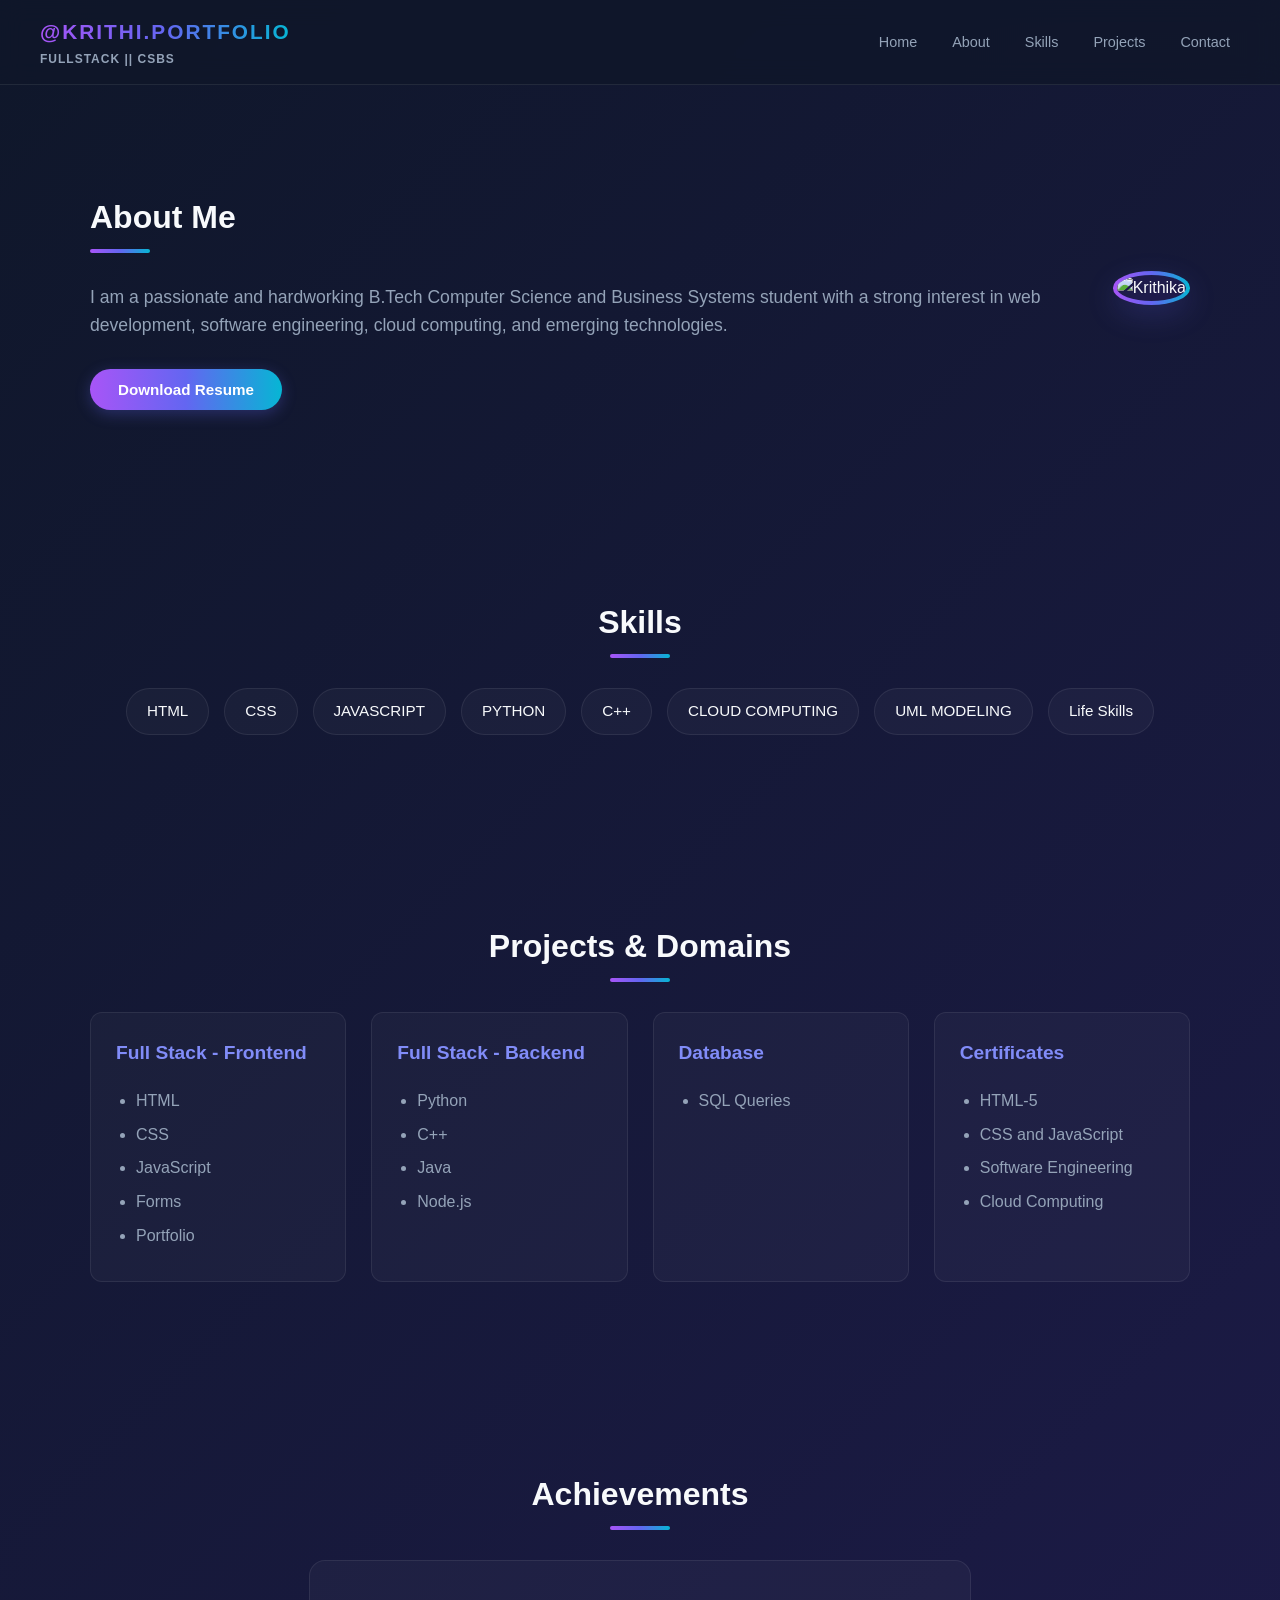
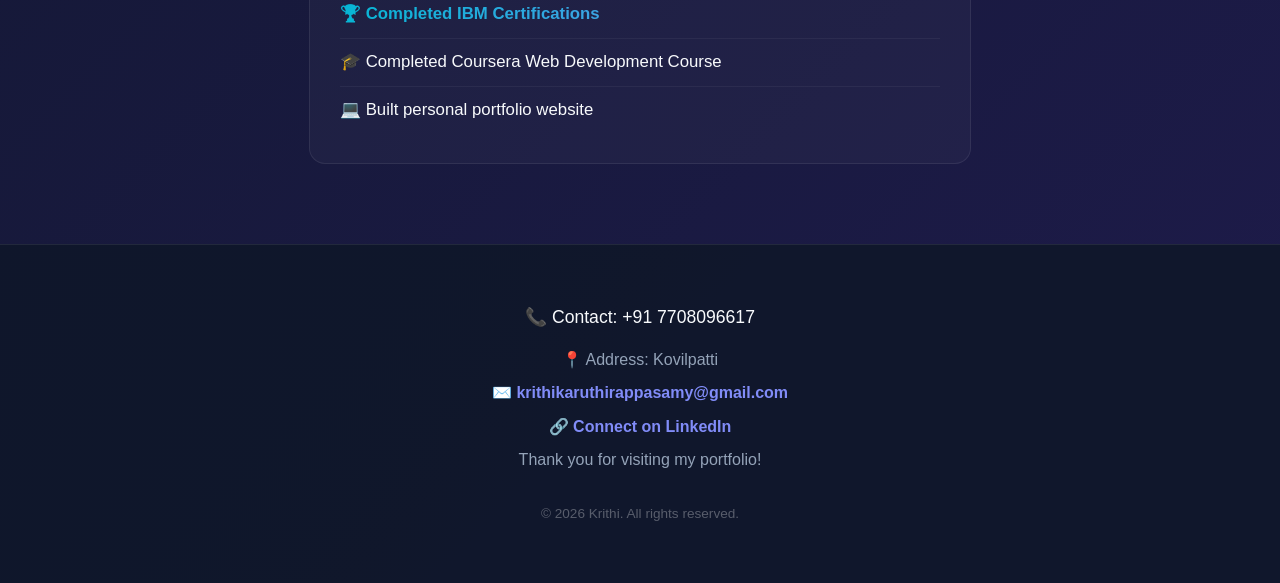
==== index.html @ 862052fd "Rename portfolio.html to index.html" ====
<!DOCTYPE html>
<html lang="en">
<head>
<meta charset="UTF-8">
<meta name="viewport" content="width=device-width, initial-scale=1.0">
<title>Krithi | Portfolio</title>
<style>
/* --- Design Tokens & Variables --- */
:root {
    --bg-gradient: linear-gradient(135deg, #0f172a 0%, #1e1b4b 100%);
    --card-bg: rgba(255, 255, 255, 0.03);
    --card-border: rgba(255, 255, 255, 0.08);
    --primary-glow: #818cf8;
    --accent-radiant: linear-gradient(90deg, #a855f7, #6366f1, #06b6d4);
    --text-main: #f8fafc;
    --text-muted: #94a3b8;
}

/* --- Global Resets --- */
html {
    scroll-behavior: smooth;
}
body {
    font-family: 'Segoe UI', Roboto, Helvetica, Arial, sans-serif;
    margin: 0;
    padding: 0;
    background: var(--bg-gradient);
    color: var(--text-main);
    min-height: 100vh;
    line-height: 1.6;
}

/* --- Navigation Header --- */
header {
    position: sticky;
    top: 0;
    z-index: 1000;
    background: rgba(15, 23, 42, 0.8);
    backdrop-filter: blur(12px);
    border-bottom: 1px solid var(--card-border);
}
.head {
    max-width: 1200px;
    margin: 0 auto;
    padding: 15px 20px;
    display: flex;
    flex-direction: column;
    align-items: center;
    gap: 10px;
}
@media (min-width: 768px) {
    .head {
        flex-direction: row;
        justify-content: space-between;
    }
}
.brand h2 {
    margin: 0;
    font-size: 1.3rem;
    letter-spacing: 2px;
    background: var(--accent-radiant);
    -webkit-background-clip: text;
    -webkit-text-fill-color: transparent;
}
.brand h3 {
    margin: 2px 0 0 0;
    font-size: 0.75rem;
    color: var(--text-muted);
    letter-spacing: 1px;
}
nav {
    display: flex;
    gap: 15px;
}
nav a {
    text-decoration: none;
    color: var(--text-muted);
    font-size: 0.9rem;
    font-weight: 500;
    transition: color 0.3s ease;
    padding: 5px 10px;
    border-radius: 6px;
}
nav a:hover {
    color: var(--text-main);
    background: rgba(255, 255, 255, 0.05);
}

/* --- Section Layouts --- */
section {
    max-width: 1100px;
    margin: 0 auto;
    padding: 80px 20px;
}
section h2 {
    font-size: 2rem;
    margin-bottom: 40px;
    text-align: center;
    position: relative;
}
section h2::after {
    content: '';
    position: absolute;
    bottom: -10px;
    left: 50%;
    transform: translateX(-50%);
    width: 60px;
    height: 4px;
    background: var(--accent-radiant);
    border-radius: 2px;
}

/* --- About Section --- */
.container {
    display: flex;
    flex-direction: column-reverse;
    align-items: center;
    gap: 40px;
}
@media (min-width: 768px) {
    .container {
        flex-direction: row;
        justify-content: space-between;
    }
}
.box {
    flex: 1;
}
.box h2 {
    text-align: left;
}
.box h2::after {
    left: 0;
    transform: none;
}
.box p {
    color: var(--text-muted);
    font-size: 1.1rem;
    margin-bottom: 30px;
}
.about-image img {
    border-radius: 50%;
    border: 4px solid transparent;
    background: linear-gradient(#1e1b4b, #1e1b4b) padding-box, var(--accent-radiant) border-box;
    box-shadow: 0 10px 30px rgba(99, 102, 241, 0.2);
}

/* --- Buttons --- */
button {
    font-size: 0.95rem;
    font-weight: 600;
    background: var(--accent-radiant);
    color: white;
    padding: 12px 28px;
    border: none;
    border-radius: 50px;
    cursor: pointer;
    transition: transform 0.2s ease, box-shadow 0.2s ease;
    box-shadow: 0 4px 15px rgba(99, 102, 241, 0.3);
}
button:hover {
    transform: translateY(-2px);
    box-shadow: 0 6px 20px rgba(6, 182, 212, 0.4);
}

/* --- Skills Section --- */
.skills {
    display: flex;
    justify-content: center;
    align-items: center;
    gap: 15px;
    flex-wrap: wrap;
}
.skills a {
    text-decoration: none;
}
.skills span {
    font-size: 0.95rem;
    font-weight: 500;
    display: block;
    background: var(--card-bg);
    color: var(--text-main);
    padding: 10px 20px;
    border-radius: 50px;
    border: 1px solid var(--card-border);
    transition: all 0.3s ease;
}
.skills span:hover {
    background: rgba(255, 255, 255, 0.1);
    border-color: var(--primary-glow);
    transform: scale(1.05);
}

/* --- Projects Section (Grid UI Replacement) --- */
.project-grid {
    display: grid;
    grid-template-columns: repeat(auto-fit, minmax(220px, 1fr));
    gap: 25px;
}
.project-card {
    background: var(--card-bg);
    border: 1px solid var(--card-border);
    border-radius: 12px;
    padding: 25px;
    transition: transform 0.3s ease, border-color 0.3s ease;
}
.project-card:hover {
    transform: translateY(-5px);
    border-color: rgba(6, 182, 212, 0.5);
    background: rgba(255, 255, 255, 0.05);
}
.project-card h3 {
    margin-top: 0;
    font-size: 1.2rem;
    color: var(--primary-glow);
}
.project-card ul {
    padding-left: 20px;
    margin: 0;
    color: var(--text-muted);
}
.project-card li {
    margin-bottom: 8px;
}

/* --- Achievements Section --- */
.ach {
    background: var(--card-bg);
    border: 1px solid var(--card-border);
    border-radius: 16px;
    padding: 30px;
    max-width: 600px;
    margin: 0 auto;
}
.ach p {
    font-size: 1.05rem;
    padding: 10px 0;
    border-bottom: 1px solid rgba(255, 255, 255, 0.05);
    margin: 0;
}
.ach p:last-child {
    border-bottom: none;
}
.ach-highlight {
    background: linear-gradient(90deg, #06b6d4, #818cf8);
    -webkit-background-clip: text;
    -webkit-text-fill-color: transparent;
    font-weight: 600;
}

/* --- Footer & Contact --- */
footer {
    background: rgba(15, 23, 42, 0.9);
    border-top: 1px solid var(--card-border);
    padding: 50px 20px;
    text-align: center;
}
.footer-content {
    max-width: 600px;
    margin: 0 auto;
}
footer p {
    color: var(--text-muted);
    margin: 8px 0;
}
.contact-info {
    font-size: 1.1rem;
    font-weight: 500;
    color: var(--text-main);
    margin-bottom: 15px !important;
}
footer a {
    color: var(--primary-glow);
    text-decoration: none;
    font-weight: 600;
    transition: opacity 0.2s;
}
footer a:hover {
    text-decoration: underline;
}
.copyright {
    font-size: 0.85rem;
    color: rgba(255, 255, 255, 0.3) !important;
    margin-top: 30px !important;
}
</style>
</head>
<body>

<header id="home">
    <div class="head">
        <div class="brand">
            <h2>@KRITHI.PORTFOLIO</h2>
            <h3>FULLSTACK || CSBS</h3>
        </div>
        <nav>
            <a href="#home">Home</a>
            <a href="#about">About</a>
            <a href="#skills">Skills</a>
            <a href="#projects">Projects</a>
            <a href="#contact">Contact</a>
        </nav>
    </div>
</header>

<section id="about">
    <div class="container">
        <div class="box">
            <h2>About Me</h2>
            <p>I am a passionate and hardworking B.Tech Computer Science and Business Systems student with a strong interest in web development, software engineering, cloud computing, and emerging technologies.</p>
            <a href="KRITHIKA R - RESUME .docx.pdf" download>
                <button>Download Resume</button>
            </a>
        </div>
        <div class="about-image">
            <img src="me.jpeg" alt="Krithika" width="150" height="150">
        </div>
    </div>
</section>

<section id="skills">
    <h2>Skills</h2>
    <div class="skills">
        <a href="html coursera.pdf" target="_blank"><span>HTML</span></a>
        <a href="html coursera.pdf" target="_blank"><span>CSS</span></a>
        <a href="html coursera.pdf" target="_blank"><span>JAVASCRIPT</span></a>
        <a href="python.png" target="_blank"><span>PYTHON</span></a>
        <a href="Screenshot 2026-06-19 203749.png" target="_blank"><span>C++</span></a>
        <a href="IBM  - cloud computing.pdf" target="_blank"><span>CLOUD COMPUTING</span></a>
        <a href="IBM - coursera.pdf" target="_blank"><span>UML MODELING</span></a>
        <a href="Wadhwani Foundation Certificate - 6908e73ad4ed7c22567385dd.pdf" target="_blank"><span>Life Skills</span></a>
    </div>
</section>

<section id="projects">
    <h2>Projects & Domains</h2>
    <div class="project-grid">
        <div class="project-card">
            <h3>Full Stack - Frontend</h3>
            <ul>
                <li>HTML</li>
                <li>CSS</li>
                <li>JavaScript</li>
                <li>Forms</li>
                <li>Portfolio</li>
            </ul>
        </div>
        <div class="project-card">
            <h3>Full Stack - Backend</h3>
            <ul>
                <li>Python</li>
                <li>C++</li>
                <li>Java</li>
                <li>Node.js</li>
            </ul>
        </div>
        <div class="project-card">
            <h3>Database</h3>
            <ul>
                <li>SQL Queries</li>
            </ul>
        </div>
        <div class="project-card">
            <h3>Certificates</h3>
            <ul>
                <li>HTML-5</li>
                <li>CSS and JavaScript</li>
                <li>Software Engineering</li>
                <li>Cloud Computing</li>
            </ul>
        </div>
    </div>
</section>

<section class="achive">
    <h2>Achievements</h2>
    <div class="ach">
        <p class="ach-highlight">🏆 Completed IBM Certifications</p>
        <p>🎓 Completed Coursera Web Development Course</p>
        <p>💻 Built personal portfolio website</p>
    </div>
</section>

<footer>
    <div class="footer-content" id="contact">
        <p class="contact-info">📞 Contact: +91 7708096617</p>
        <p>📍 Address: Kovilpatti</p>
        <p>✉️ <a href="mailto:krithikaruthirappasamy@gmail.com">krithikaruthirappasamy@gmail.com</a></p>
        <p>
            🔗 <a href="https://www.linkedin.com" target="_blank">Connect on LinkedIn</a>
        </p>
        <p>Thank you for visiting my portfolio!</p>
        <p class="copyright">&copy; 2026 Krithi. All rights reserved.</p>
    </div>
</footer>

</body>
</html>
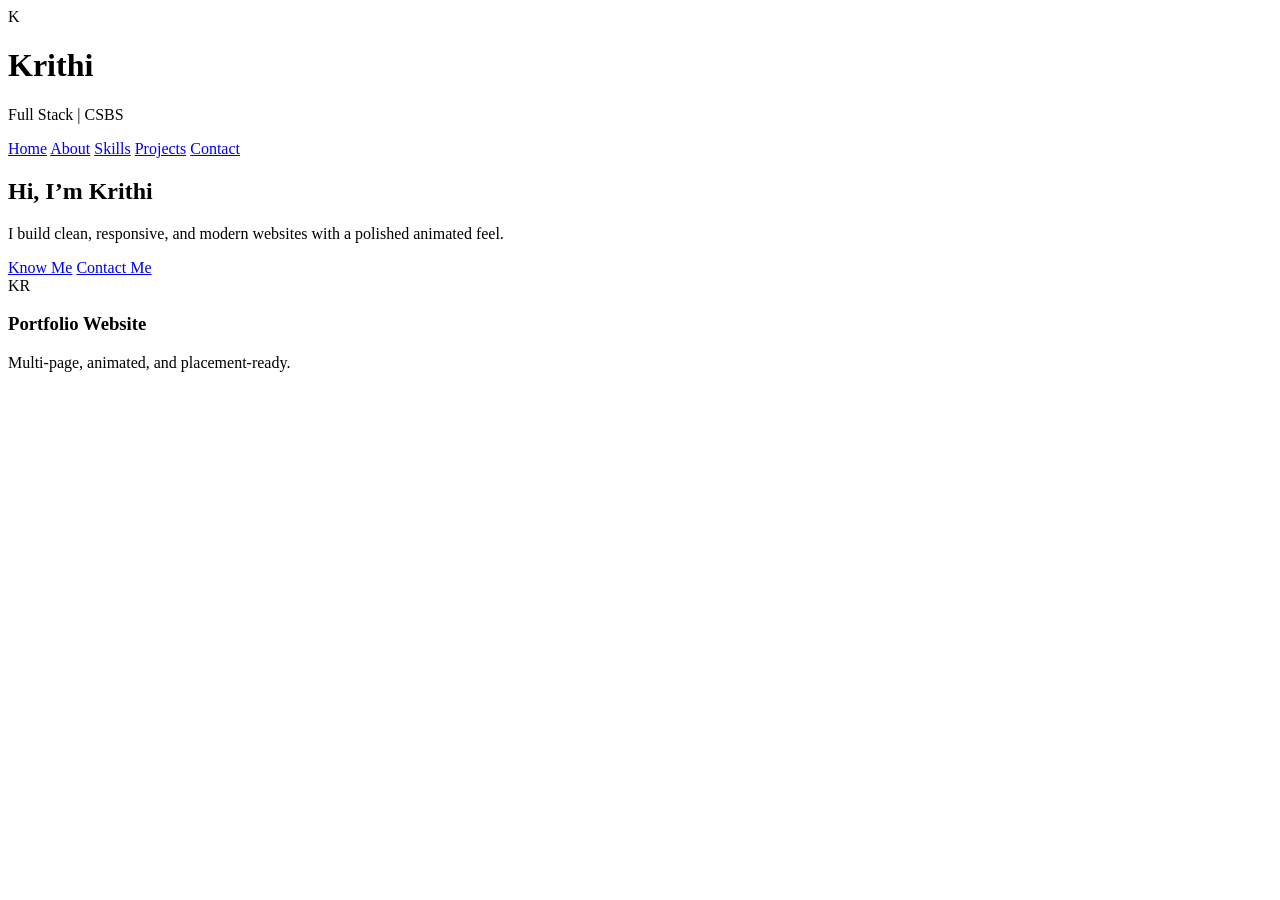
==== commit e7cc0833: "index.html" ====
--- a/index.html
+++ b/index.html
@@ -1,398 +1,50 @@
 <!DOCTYPE html>
 <html lang="en">
 <head>
-<meta charset="UTF-8">
-<meta name="viewport" content="width=device-width, initial-scale=1.0">
-<title>Krithi | Portfolio</title>
-<style>
-/* --- Design Tokens & Variables --- */
-:root {
-    --bg-gradient: linear-gradient(135deg, #0f172a 0%, #1e1b4b 100%);
-    --card-bg: rgba(255, 255, 255, 0.03);
-    --card-border: rgba(255, 255, 255, 0.08);
-    --primary-glow: #818cf8;
-    --accent-radiant: linear-gradient(90deg, #a855f7, #6366f1, #06b6d4);
-    --text-main: #f8fafc;
-    --text-muted: #94a3b8;
-}
-
-/* --- Global Resets --- */
-html {
-    scroll-behavior: smooth;
-}
-body {
-    font-family: 'Segoe UI', Roboto, Helvetica, Arial, sans-serif;
-    margin: 0;
-    padding: 0;
-    background: var(--bg-gradient);
-    color: var(--text-main);
-    min-height: 100vh;
-    line-height: 1.6;
-}
-
-/* --- Navigation Header --- */
-header {
-    position: sticky;
-    top: 0;
-    z-index: 1000;
-    background: rgba(15, 23, 42, 0.8);
-    backdrop-filter: blur(12px);
-    border-bottom: 1px solid var(--card-border);
-}
-.head {
-    max-width: 1200px;
-    margin: 0 auto;
-    padding: 15px 20px;
-    display: flex;
-    flex-direction: column;
-    align-items: center;
-    gap: 10px;
-}
-@media (min-width: 768px) {
-    .head {
-        flex-direction: row;
-        justify-content: space-between;
-    }
-}
-.brand h2 {
-    margin: 0;
-    font-size: 1.3rem;
-    letter-spacing: 2px;
-    background: var(--accent-radiant);
-    -webkit-background-clip: text;
-    -webkit-text-fill-color: transparent;
-}
-.brand h3 {
-    margin: 2px 0 0 0;
-    font-size: 0.75rem;
-    color: var(--text-muted);
-    letter-spacing: 1px;
-}
-nav {
-    display: flex;
-    gap: 15px;
-}
-nav a {
-    text-decoration: none;
-    color: var(--text-muted);
-    font-size: 0.9rem;
-    font-weight: 500;
-    transition: color 0.3s ease;
-    padding: 5px 10px;
-    border-radius: 6px;
-}
-nav a:hover {
-    color: var(--text-main);
-    background: rgba(255, 255, 255, 0.05);
-}
-
-/* --- Section Layouts --- */
-section {
-    max-width: 1100px;
-    margin: 0 auto;
-    padding: 80px 20px;
-}
-section h2 {
-    font-size: 2rem;
-    margin-bottom: 40px;
-    text-align: center;
-    position: relative;
-}
-section h2::after {
-    content: '';
-    position: absolute;
-    bottom: -10px;
-    left: 50%;
-    transform: translateX(-50%);
-    width: 60px;
-    height: 4px;
-    background: var(--accent-radiant);
-    border-radius: 2px;
-}
-
-/* --- About Section --- */
-.container {
-    display: flex;
-    flex-direction: column-reverse;
-    align-items: center;
-    gap: 40px;
-}
-@media (min-width: 768px) {
-    .container {
-        flex-direction: row;
-        justify-content: space-between;
-    }
-}
-.box {
-    flex: 1;
-}
-.box h2 {
-    text-align: left;
-}
-.box h2::after {
-    left: 0;
-    transform: none;
-}
-.box p {
-    color: var(--text-muted);
-    font-size: 1.1rem;
-    margin-bottom: 30px;
-}
-.about-image img {
-    border-radius: 50%;
-    border: 4px solid transparent;
-    background: linear-gradient(#1e1b4b, #1e1b4b) padding-box, var(--accent-radiant) border-box;
-    box-shadow: 0 10px 30px rgba(99, 102, 241, 0.2);
-}
-
-/* --- Buttons --- */
-button {
-    font-size: 0.95rem;
-    font-weight: 600;
-    background: var(--accent-radiant);
-    color: white;
-    padding: 12px 28px;
-    border: none;
-    border-radius: 50px;
-    cursor: pointer;
-    transition: transform 0.2s ease, box-shadow 0.2s ease;
-    box-shadow: 0 4px 15px rgba(99, 102, 241, 0.3);
-}
-button:hover {
-    transform: translateY(-2px);
-    box-shadow: 0 6px 20px rgba(6, 182, 212, 0.4);
-}
-
-/* --- Skills Section --- */
-.skills {
-    display: flex;
-    justify-content: center;
-    align-items: center;
-    gap: 15px;
-    flex-wrap: wrap;
-}
-.skills a {
-    text-decoration: none;
-}
-.skills span {
-    font-size: 0.95rem;
-    font-weight: 500;
-    display: block;
-    background: var(--card-bg);
-    color: var(--text-main);
-    padding: 10px 20px;
-    border-radius: 50px;
-    border: 1px solid var(--card-border);
-    transition: all 0.3s ease;
-}
-.skills span:hover {
-    background: rgba(255, 255, 255, 0.1);
-    border-color: var(--primary-glow);
-    transform: scale(1.05);
-}
-
-/* --- Projects Section (Grid UI Replacement) --- */
-.project-grid {
-    display: grid;
-    grid-template-columns: repeat(auto-fit, minmax(220px, 1fr));
-    gap: 25px;
-}
-.project-card {
-    background: var(--card-bg);
-    border: 1px solid var(--card-border);
-    border-radius: 12px;
-    padding: 25px;
-    transition: transform 0.3s ease, border-color 0.3s ease;
-}
-.project-card:hover {
-    transform: translateY(-5px);
-    border-color: rgba(6, 182, 212, 0.5);
-    background: rgba(255, 255, 255, 0.05);
-}
-.project-card h3 {
-    margin-top: 0;
-    font-size: 1.2rem;
-    color: var(--primary-glow);
-}
-.project-card ul {
-    padding-left: 20px;
-    margin: 0;
-    color: var(--text-muted);
-}
-.project-card li {
-    margin-bottom: 8px;
-}
-
-/* --- Achievements Section --- */
-.ach {
-    background: var(--card-bg);
-    border: 1px solid var(--card-border);
-    border-radius: 16px;
-    padding: 30px;
-    max-width: 600px;
-    margin: 0 auto;
-}
-.ach p {
-    font-size: 1.05rem;
-    padding: 10px 0;
-    border-bottom: 1px solid rgba(255, 255, 255, 0.05);
-    margin: 0;
-}
-.ach p:last-child {
-    border-bottom: none;
-}
-.ach-highlight {
-    background: linear-gradient(90deg, #06b6d4, #818cf8);
-    -webkit-background-clip: text;
-    -webkit-text-fill-color: transparent;
-    font-weight: 600;
-}
-
-/* --- Footer & Contact --- */
-footer {
-    background: rgba(15, 23, 42, 0.9);
-    border-top: 1px solid var(--card-border);
-    padding: 50px 20px;
-    text-align: center;
-}
-.footer-content {
-    max-width: 600px;
-    margin: 0 auto;
-}
-footer p {
-    color: var(--text-muted);
-    margin: 8px 0;
-}
-.contact-info {
-    font-size: 1.1rem;
-    font-weight: 500;
-    color: var(--text-main);
-    margin-bottom: 15px !important;
-}
-footer a {
-    color: var(--primary-glow);
-    text-decoration: none;
-    font-weight: 600;
-    transition: opacity 0.2s;
-}
-footer a:hover {
-    text-decoration: underline;
-}
-.copyright {
-    font-size: 0.85rem;
-    color: rgba(255, 255, 255, 0.3) !important;
-    margin-top: 30px !important;
-}
-</style>
+  <meta charset="UTF-8" />
+  <meta name="viewport" content="width=device-width, initial-scale=1.0" />
+  <title>Krithi | Home</title>
+  <link rel="stylesheet" href="style.css" />
+  <script defer src="script.js"></script>
 </head>
 <body>
+  <div class="bg-orb orb1"></div>
+  <div class="bg-orb orb2"></div>
 
-<header id="home">
-    <div class="head">
-        <div class="brand">
-            <h2>@KRITHI.PORTFOLIO</h2>
-            <h3>FULLSTACK || CSBS</h3>
+  <header class="nav-wrap">
+    <div class="brand">
+      <span class="brand-badge">K</span>
+      <div>
+        <h1>Krithi</h1>
+        <p>Full Stack | CSBS</p>
+      </div>
+    </div>
+    <nav class="nav">
+      <a class="active" href="index.html">Home</a>
+      <a href="about.html">About</a>
+      <a href="skills.html">Skills</a>
+      <a href="projects.html">Projects</a>
+      <a href="contact.html">Contact</a>
+    </nav>
+  </header>
+
+  <main class="page">
+    <section class="hero reveal">
+      <div class="hero-text">
+      
+        <h2>Hi, I’m <span>Krithi</span></h2>
+        <p>I build clean, responsive, and modern websites with a polished animated feel.</p>
+        <div class="hero-actions">
+          <a class="btn primary" href="about.html">Know Me</a>
+          <a class="btn ghost" href="contact.html">Contact Me</a>
         </div>
-        <nav>
-            <a href="#home">Home</a>
-            <a href="#about">About</a>
-            <a href="#skills">Skills</a>
-            <a href="#projects">Projects</a>
-            <a href="#contact">Contact</a>
-        </nav>
-    </div>
-</header>
-
-<section id="about">
-    <div class="container">
-        <div class="box">
-            <h2>About Me</h2>
-            <p>I am a passionate and hardworking B.Tech Computer Science and Business Systems student with a strong interest in web development, software engineering, cloud computing, and emerging technologies.</p>
-            <a href="KRITHIKA R - RESUME .docx.pdf" download>
-                <button>Download Resume</button>
-            </a>
-        </div>
-        <div class="about-image">
-            <img src="me.jpeg" alt="Krithika" width="150" height="150">
-        </div>
-    </div>
-</section>
-
-<section id="skills">
-    <h2>Skills</h2>
-    <div class="skills">
-        <a href="html coursera.pdf" target="_blank"><span>HTML</span></a>
-        <a href="html coursera.pdf" target="_blank"><span>CSS</span></a>
-        <a href="html coursera.pdf" target="_blank"><span>JAVASCRIPT</span></a>
-        <a href="python.png" target="_blank"><span>PYTHON</span></a>
-        <a href="Screenshot 2026-06-19 203749.png" target="_blank"><span>C++</span></a>
-        <a href="IBM  - cloud computing.pdf" target="_blank"><span>CLOUD COMPUTING</span></a>
-        <a href="IBM - coursera.pdf" target="_blank"><span>UML MODELING</span></a>
-        <a href="Wadhwani Foundation Certificate - 6908e73ad4ed7c22567385dd.pdf" target="_blank"><span>Life Skills</span></a>
-    </div>
-</section>
-
-<section id="projects">
-    <h2>Projects & Domains</h2>
-    <div class="project-grid">
-        <div class="project-card">
-            <h3>Full Stack - Frontend</h3>
-            <ul>
-                <li>HTML</li>
-                <li>CSS</li>
-                <li>JavaScript</li>
-                <li>Forms</li>
-                <li>Portfolio</li>
-            </ul>
-        </div>
-        <div class="project-card">
-            <h3>Full Stack - Backend</h3>
-            <ul>
-                <li>Python</li>
-                <li>C++</li>
-                <li>Java</li>
-                <li>Node.js</li>
-            </ul>
-        </div>
-        <div class="project-card">
-            <h3>Database</h3>
-            <ul>
-                <li>SQL Queries</li>
-            </ul>
-        </div>
-        <div class="project-card">
-            <h3>Certificates</h3>
-            <ul>
-                <li>HTML-5</li>
-                <li>CSS and JavaScript</li>
-                <li>Software Engineering</li>
-                <li>Cloud Computing</li>
-            </ul>
-        </div>
-    </div>
-</section>
-
-<section class="achive">
-    <h2>Achievements</h2>
-    <div class="ach">
-        <p class="ach-highlight">🏆 Completed IBM Certifications</p>
-        <p>🎓 Completed Coursera Web Development Course</p>
-        <p>💻 Built personal portfolio website</p>
-    </div>
-</section>
-
-<footer>
-    <div class="footer-content" id="contact">
-        <p class="contact-info">📞 Contact: +91 7708096617</p>
-        <p>📍 Address: Kovilpatti</p>
-        <p>✉️ <a href="mailto:krithikaruthirappasamy@gmail.com">krithikaruthirappasamy@gmail.com</a></p>
-        <p>
-            🔗 <a href="https://www.linkedin.com" target="_blank">Connect on LinkedIn</a>
-        </p>
-        <p>Thank you for visiting my portfolio!</p>
-        <p class="copyright">&copy; 2026 Krithi. All rights reserved.</p>
-    </div>
-</footer>
-
+      </div>
+      <div class="hero-card floating">
+        <div class="avatar" >KR</div>
+        <h3>Portfolio Website</h3>
+        <p>Multi-page, animated, and placement-ready.</p>
+      </div>
+    </section>
+  </main>
 </body>
 </html>
